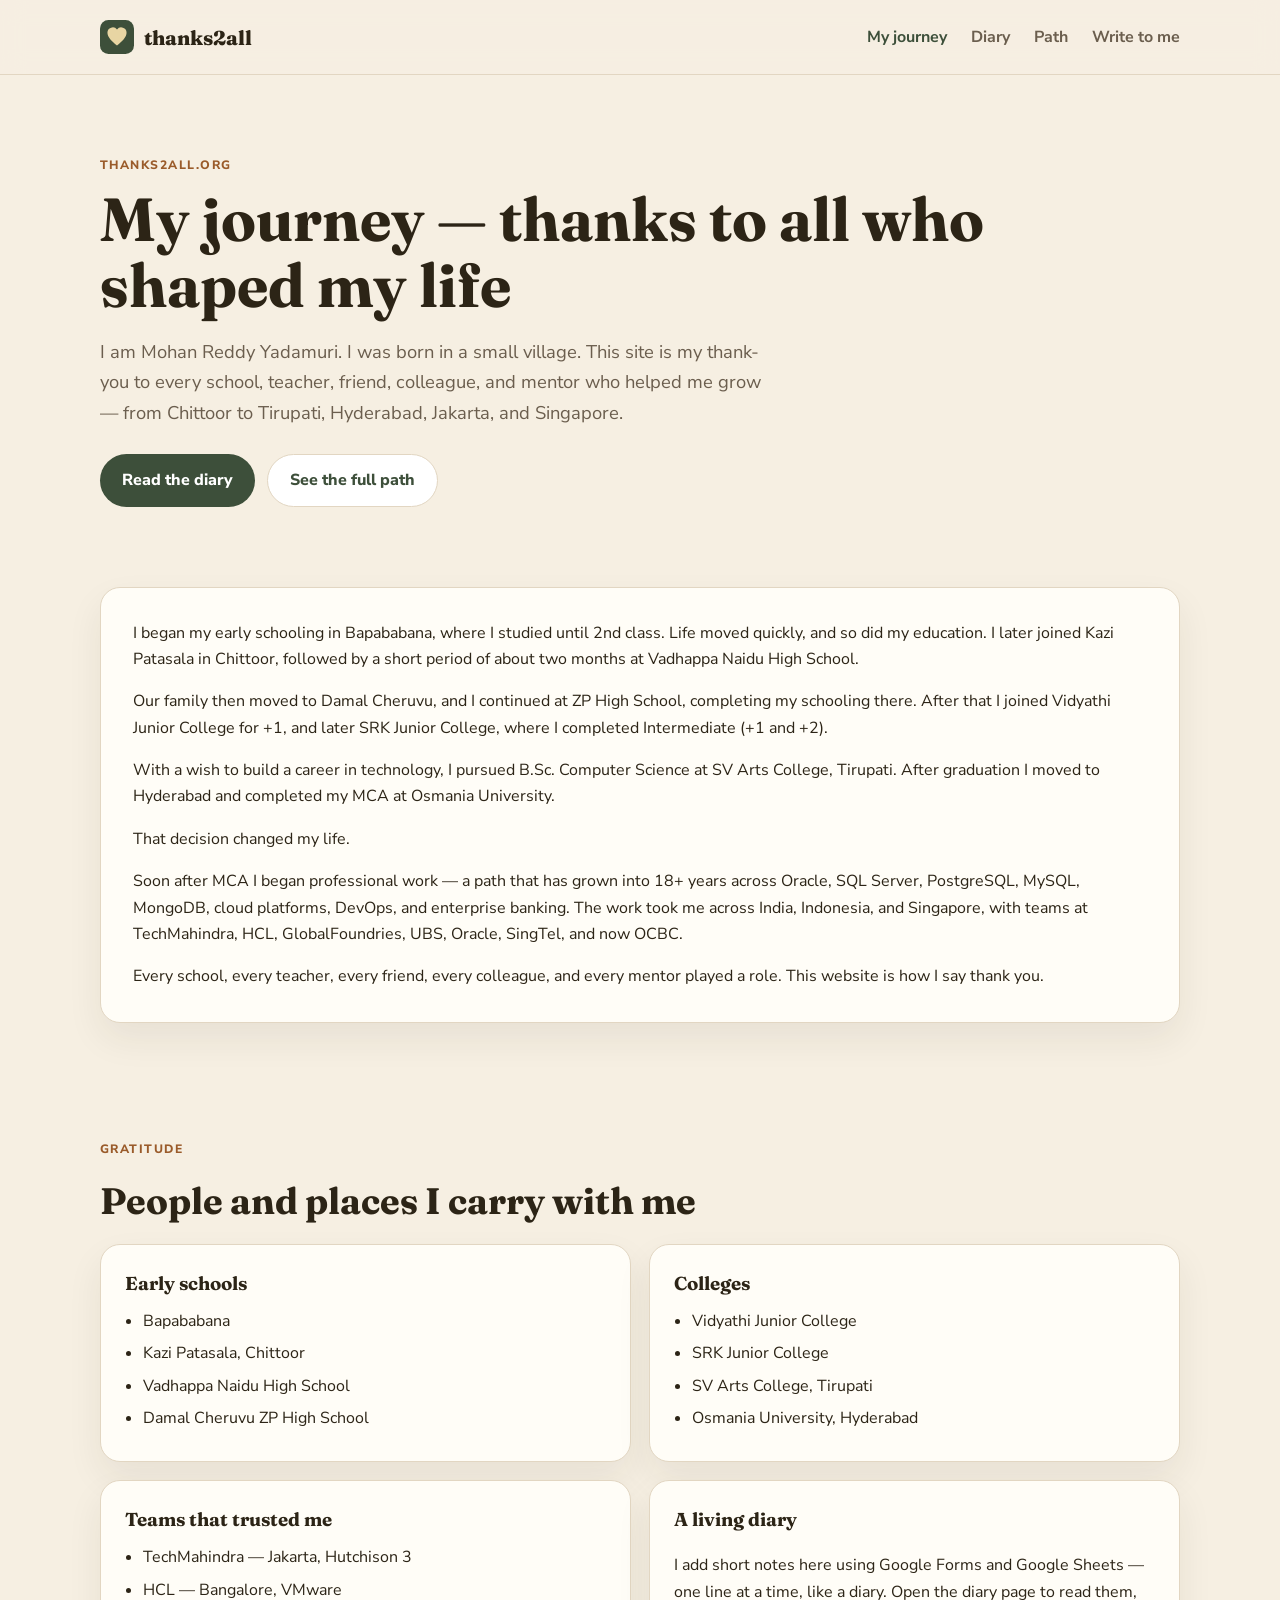
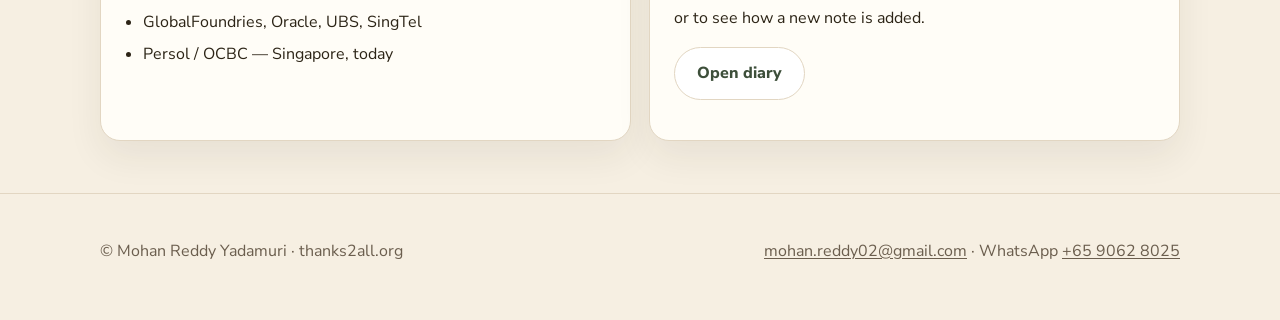
==== index.html @ 25b0831b "Publish thanks2all.org gratitude diary for GitHub Pages." ====
<!DOCTYPE html>
<html lang="en">
<head>
  <meta charset="UTF-8">
  <meta name="viewport" content="width=device-width, initial-scale=1.0">
  <title>Thanks to all who shaped my life — Mohan Reddy Yadamuri</title>
  <meta name="description" content="A gratitude diary by Mohan Reddy Yadamuri — schools in Chittoor, colleges in Tirupati and Hyderabad, and 18 years of work across India, Indonesia, and Singapore.">
  <link rel="icon" href="favicon.svg" type="image/svg+xml">
  <link rel="preconnect" href="https://fonts.googleapis.com">
  <link rel="preconnect" href="https://fonts.gstatic.com" crossorigin>
  <link href="https://fonts.googleapis.com/css2?family=Fraunces:opsz,wght@9..144,500;9..144,700&family=Nunito+Sans:wght@500;700;800&display=swap" rel="stylesheet">
  <link rel="stylesheet" href="css/styles.css">
</head>
<body>
  <header class="site-header">
    <div class="wrap header-inner">
      <a class="brand" href="index.html">
        <img class="logo-mark" src="favicon.svg" alt="">
        <span class="logo-word">thanks2all</span>
      </a>
      <button class="menu-btn" type="button" data-menu aria-label="Open menu">☰</button>
      <nav class="nav" data-nav>
        <a class="active" href="index.html">My journey</a>
        <a href="diary.html">Diary</a>
        <a href="path.html">Path</a>
        <a href="contact.html">Write to me</a>
      </nav>
    </div>
  </header>

  <main class="wrap">
    <section class="hero">
      <p class="eyebrow">thanks2all.org</p>
      <h1>My journey — thanks to all who shaped my life</h1>
      <p class="lead">I am Mohan Reddy Yadamuri. I was born in a small village. This site is my thank-you to every school, teacher, friend, colleague, and mentor who helped me grow — from Chittoor to Tirupati, Hyderabad, Jakarta, and Singapore.</p>
      <div class="hero-actions">
        <a class="btn btn-primary" href="diary.html">Read the diary</a>
        <a class="btn btn-ghost" href="path.html">See the full path</a>
      </div>
    </section>

    <section class="section">
      <div class="story">
        <p>I began my early schooling in Bapababana, where I studied until 2nd class. Life moved quickly, and so did my education. I later joined Kazi Patasala in Chittoor, followed by a short period of about two months at Vadhappa Naidu High School.</p>
        <p>Our family then moved to Damal Cheruvu, and I continued at ZP High School, completing my schooling there. After that I joined Vidyathi Junior College for +1, and later SRK Junior College, where I completed Intermediate (+1 and +2).</p>
        <p>With a wish to build a career in technology, I pursued B.Sc. Computer Science at SV Arts College, Tirupati. After graduation I moved to Hyderabad and completed my MCA at Osmania University.</p>
        <p>That decision changed my life.</p>
        <p>Soon after MCA I began professional work — a path that has grown into 18+ years across Oracle, SQL Server, PostgreSQL, MySQL, MongoDB, cloud platforms, DevOps, and enterprise banking. The work took me across India, Indonesia, and Singapore, with teams at TechMahindra, HCL, GlobalFoundries, UBS, Oracle, SingTel, and now OCBC.</p>
        <p>Every school, every teacher, every friend, every colleague, and every mentor played a role. This website is how I say thank you.</p>
      </div>
    </section>

    <section class="section">
      <p class="eyebrow">Gratitude</p>
      <h2>People and places I carry with me</h2>
      <div class="grid-2">
        <article class="card">
          <h3>Early schools</h3>
          <ul>
            <li>Bapababana</li>
            <li>Kazi Patasala, Chittoor</li>
            <li>Vadhappa Naidu High School</li>
            <li>Damal Cheruvu ZP High School</li>
          </ul>
        </article>
        <article class="card">
          <h3>Colleges</h3>
          <ul>
            <li>Vidyathi Junior College</li>
            <li>SRK Junior College</li>
            <li>SV Arts College, Tirupati</li>
            <li>Osmania University, Hyderabad</li>
          </ul>
        </article>
        <article class="card">
          <h3>Teams that trusted me</h3>
          <ul>
            <li>TechMahindra — Jakarta, Hutchison 3</li>
            <li>HCL — Bangalore, VMware</li>
            <li>GlobalFoundries, Oracle, UBS, SingTel</li>
            <li>Persol / OCBC — Singapore, today</li>
          </ul>
        </article>
        <article class="card">
          <h3>A living diary</h3>
          <p>I add short notes here using Google Forms and Google Sheets — one line at a time, like a diary. Open the diary page to read them, or to see how a new note is added.</p>
          <p><a class="btn btn-ghost" href="diary.html">Open diary</a></p>
        </article>
      </div>
    </section>
  </main>

  <footer class="site-footer">
    <div class="wrap footer-inner">
      <p>© Mohan Reddy Yadamuri · thanks2all.org</p>
      <p class="contact-line">
        <a href="mailto:mohan.reddy02@gmail.com">mohan.reddy02@gmail.com</a> ·
        WhatsApp <a href="https://wa.me/6590628025">+65 9062 8025</a>
      </p>
    </div>
  </footer>
  <script src="js/main.js"></script>
</body>
</html>
---- css/styles.css ----
:root {
  --ink: #2c2416;
  --sage: #3d4f3a;
  --leaf: #5c7a55;
  --clay: #9a5b2a;
  --paper: #f6efe2;
  --card: #fffdf7;
  --muted: #6b5e4e;
  --line: #e2d6c2;
  --shadow: 0 16px 36px rgba(44, 36, 22, 0.07);
  --radius: 20px;
}

* { box-sizing: border-box; }
html { scroll-behavior: smooth; }
body {
  margin: 0;
  font-family: "Nunito Sans", sans-serif;
  color: var(--ink);
  background: var(--paper);
  line-height: 1.65;
}

img { max-width: 100%; display: block; }
a { color: inherit; text-decoration: none; }
h1, h2, h3, .logo-word { font-family: "Fraunces", serif; }

.wrap { width: min(1080px, calc(100% - 40px)); margin: 0 auto; }

.site-header {
  position: sticky;
  top: 0;
  z-index: 20;
  background: rgba(246, 239, 226, 0.94);
  backdrop-filter: blur(12px);
  border-bottom: 1px solid var(--line);
}
.header-inner, .nav { display: flex; align-items: center; }
.header-inner { justify-content: space-between; min-height: 74px; gap: 16px; }
.brand { display: flex; align-items: center; gap: 10px; font-weight: 800; }
.logo-mark { width: 34px; height: 34px; }
.logo-word { font-size: 1.25rem; }
.nav { gap: 24px; }
.nav a { color: var(--muted); font-weight: 700; }
.nav a:hover, .nav a.active { color: var(--sage); }
.menu-btn {
  display: none;
  border: 0;
  background: transparent;
  font-size: 1.4rem;
  cursor: pointer;
}

.btn {
  display: inline-flex;
  align-items: center;
  justify-content: center;
  border-radius: 999px;
  padding: 12px 22px;
  font-weight: 800;
  border: 0;
  cursor: pointer;
}
.btn-primary { background: var(--sage); color: #fff; }
.btn-ghost { background: #fff; color: var(--sage); border: 1px solid var(--line); }
.btn:hover { transform: translateY(-1px); }

.hero { padding: 68px 0 28px; }
.eyebrow {
  color: var(--clay);
  font-weight: 800;
  letter-spacing: 0.12em;
  text-transform: uppercase;
  font-size: 0.76rem;
}
.hero h1, .page-head h1 {
  font-size: clamp(2.2rem, 5vw, 3.8rem);
  line-height: 1.08;
  margin: 10px 0 16px;
}
.lead { font-size: 1.15rem; color: var(--muted); max-width: 42rem; }
.hero-actions { display: flex; gap: 12px; margin-top: 26px; flex-wrap: wrap; }

.section { padding: 52px 0; }
.section h2 { font-size: clamp(1.6rem, 3vw, 2.3rem); margin: 0 0 12px; }
.section-intro { color: var(--muted); max-width: 44rem; margin-bottom: 24px; }

.story {
  background: var(--card);
  border: 1px solid var(--line);
  border-radius: var(--radius);
  box-shadow: var(--shadow);
  padding: 32px;
}
.story p { margin: 0 0 16px; }
.story p:last-child { margin-bottom: 0; }

.grid-2, .grid-3 { display: grid; gap: 18px; }
.grid-2 { grid-template-columns: 1fr 1fr; }
.grid-3 { grid-template-columns: repeat(3, 1fr); }

.card {
  background: var(--card);
  border: 1px solid var(--line);
  border-radius: var(--radius);
  box-shadow: var(--shadow);
  padding: 24px;
}
.card h3 { margin: 0 0 8px; }
.card ul { margin: 0; padding-left: 18px; }
.card li { margin: 6px 0; }

.timeline { display: grid; gap: 16px; }
.t-item {
  display: grid;
  grid-template-columns: 140px 1fr;
  gap: 18px;
  background: var(--card);
  border: 1px solid var(--line);
  border-radius: 16px;
  padding: 18px 20px;
}
.t-item strong { display: block; color: var(--clay); font-size: 0.88rem; }

.entry {
  background: var(--card);
  border: 1px solid var(--line);
  border-radius: var(--radius);
  box-shadow: var(--shadow);
  padding: 24px 26px;
  margin-bottom: 16px;
}
.entry time { color: var(--clay); font-weight: 800; font-size: 0.86rem; }
.entry h3 { margin: 6px 0 8px; }

.howto {
  background: #3d4f3a;
  color: #eef4ea;
  border-radius: 24px;
  padding: 28px;
}
.howto h2 { color: #fff; margin-top: 0; }
.howto a { color: #fff; text-decoration: underline; text-underline-offset: 3px; }
.howto ol { margin: 0; padding-left: 20px; }
.howto li { margin: 8px 0; }

form { display: grid; gap: 14px; }
label { font-weight: 800; font-size: 0.92rem; }
input, textarea {
  width: 100%;
  border: 1px solid var(--line);
  background: #fff;
  border-radius: 14px;
  padding: 12px 14px;
  font: inherit;
}
.form-note { color: var(--muted); min-height: 1.4em; }
.form-note.ok { color: var(--leaf); }
.honey { position: absolute; left: -9999px; height: 0; width: 0; overflow: hidden; }

.page-head { padding: 52px 0 8px; }

.site-footer {
  border-top: 1px solid var(--line);
  padding: 28px 0 40px;
  color: var(--muted);
}
.footer-inner { display: flex; justify-content: space-between; gap: 16px; flex-wrap: wrap; }
.contact-line a { text-decoration: underline; text-underline-offset: 2px; }

@media (max-width: 860px) {
  .menu-btn { display: block; }
  .nav {
    display: none;
    position: absolute;
    inset: 74px 20px auto;
    background: #fff;
    border: 1px solid var(--line);
    border-radius: 16px;
    padding: 16px;
    flex-direction: column;
    align-items: flex-start;
  }
  .nav.open { display: flex; }
  .grid-2, .grid-3, .t-item { grid-template-columns: 1fr; }
}
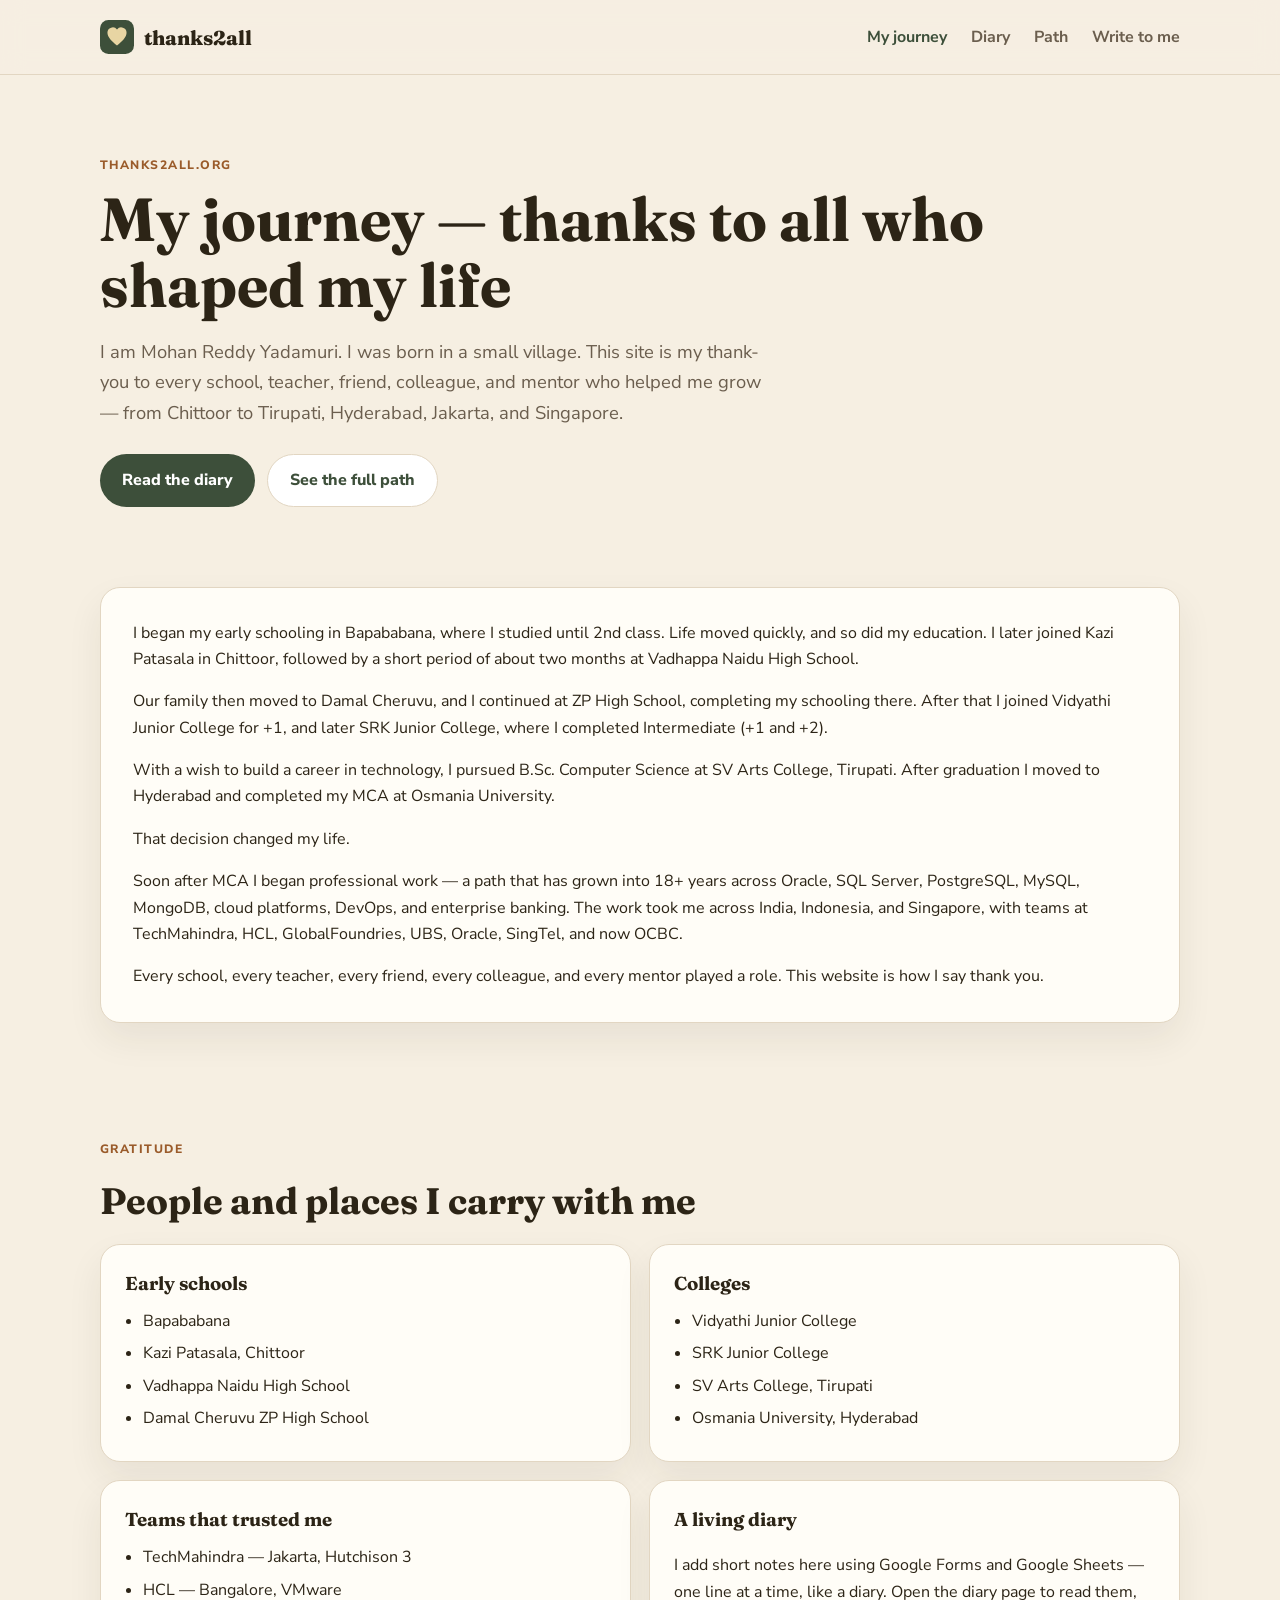
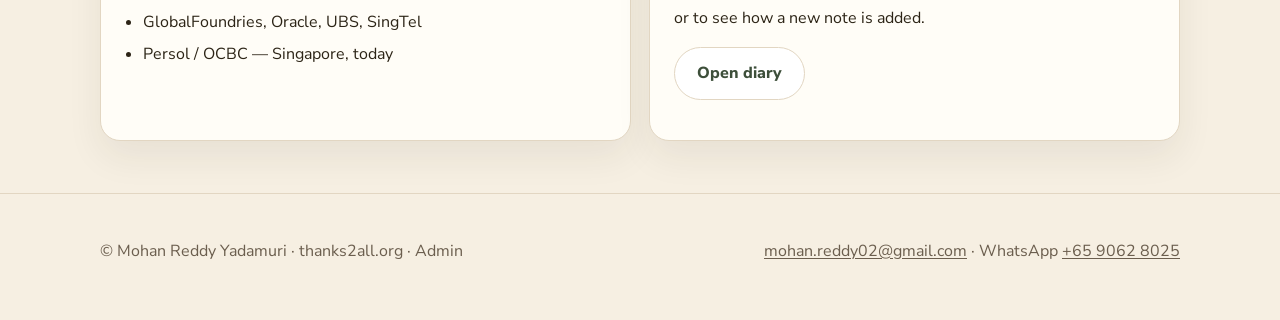
==== commit 471a29a5: "Add live content files and admin panel support." ====
--- a/index.html
+++ b/index.html
@@ -31,8 +31,8 @@
   <main class="wrap">
     <section class="hero">
       <p class="eyebrow">thanks2all.org</p>
-      <h1>My journey — thanks to all who shaped my life</h1>
-      <p class="lead">I am Mohan Reddy Yadamuri. I was born in a small village. This site is my thank-you to every school, teacher, friend, colleague, and mentor who helped me grow — from Chittoor to Tirupati, Hyderabad, Jakarta, and Singapore.</p>
+        <h1 data-content="hero_title">My journey — thanks to all who shaped my life</h1>
+        <p class="lead" data-content="hero_lead">I am Mohan Reddy Yadamuri. I was born in a small village. This site is my thank-you to every school, teacher, friend, colleague, and mentor who helped me grow — from Chittoor to Tirupati, Hyderabad, Jakarta, and Singapore.</p>
       <div class="hero-actions">
         <a class="btn btn-primary" href="diary.html">Read the diary</a>
         <a class="btn btn-ghost" href="path.html">See the full path</a>
@@ -40,7 +40,7 @@
     </section>
 
     <section class="section">
-      <div class="story">
+      <div class="story" data-content-html="story">
         <p>I began my early schooling in Bapababana, where I studied until 2nd class. Life moved quickly, and so did my education. I later joined Kazi Patasala in Chittoor, followed by a short period of about two months at Vadhappa Naidu High School.</p>
         <p>Our family then moved to Damal Cheruvu, and I continued at ZP High School, completing my schooling there. After that I joined Vidyathi Junior College for +1, and later SRK Junior College, where I completed Intermediate (+1 and +2).</p>
         <p>With a wish to build a career in technology, I pursued B.Sc. Computer Science at SV Arts College, Tirupati. After graduation I moved to Hyderabad and completed my MCA at Osmania University.</p>
@@ -92,7 +92,7 @@
 
   <footer class="site-footer">
     <div class="wrap footer-inner">
-      <p>© Mohan Reddy Yadamuri · thanks2all.org</p>
+      <p>© Mohan Reddy Yadamuri · thanks2all.org · <a href="admin/">Admin</a></p>
       <p class="contact-line">
         <a href="mailto:mohan.reddy02@gmail.com">mohan.reddy02@gmail.com</a> ·
         WhatsApp <a href="https://wa.me/6590628025">+65 9062 8025</a>
@@ -100,5 +100,6 @@
     </div>
   </footer>
   <script src="js/main.js"></script>
+  <script src="js/apply-content.js"></script>
 </body>
 </html>
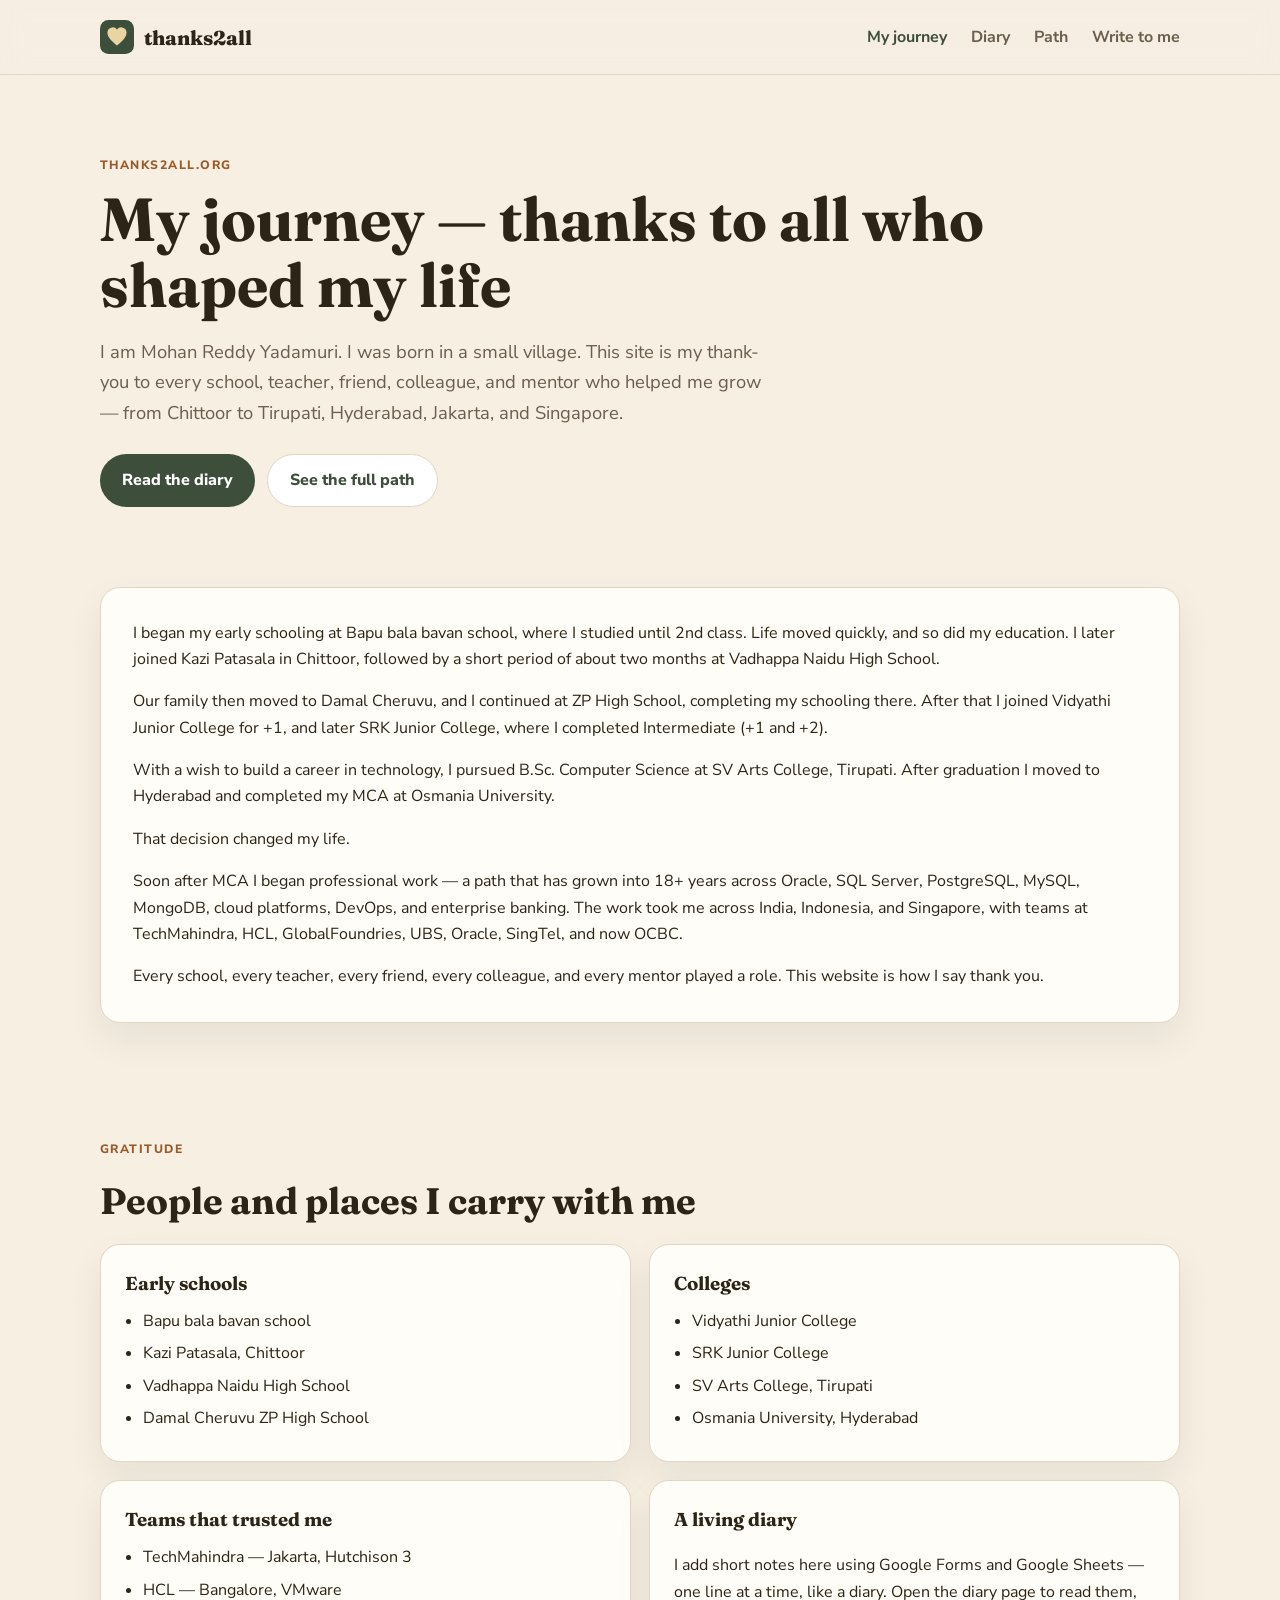
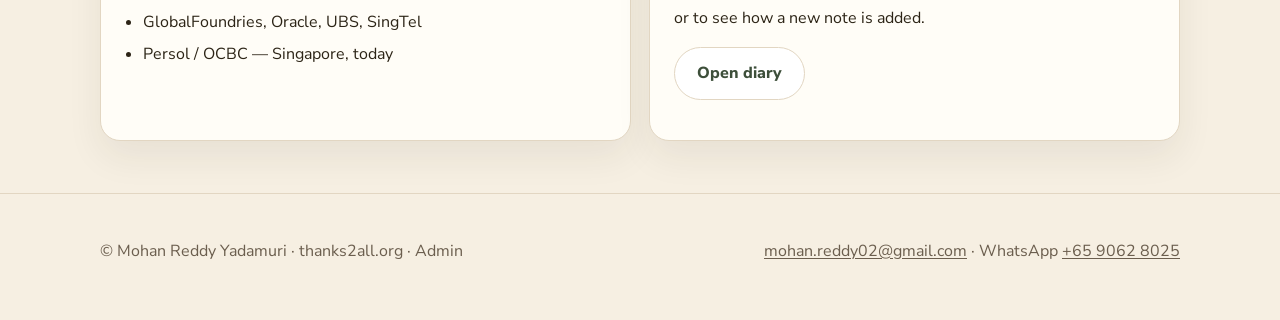
==== commit c54a83f8: "Publish thanks2all.org from oraganic-websites." ====
--- a/index.html
+++ b/index.html
@@ -41,7 +41,7 @@
 
     <section class="section">
       <div class="story" data-content-html="story">
-        <p>I began my early schooling in Bapababana, where I studied until 2nd class. Life moved quickly, and so did my education. I later joined Kazi Patasala in Chittoor, followed by a short period of about two months at Vadhappa Naidu High School.</p>
+        <p>I began my early schooling at Bapu bala bavan school, where I studied until 2nd class. Life moved quickly, and so did my education. I later joined Kazi Patasala in Chittoor, followed by a short period of about two months at Vadhappa Naidu High School.</p>
         <p>Our family then moved to Damal Cheruvu, and I continued at ZP High School, completing my schooling there. After that I joined Vidyathi Junior College for +1, and later SRK Junior College, where I completed Intermediate (+1 and +2).</p>
         <p>With a wish to build a career in technology, I pursued B.Sc. Computer Science at SV Arts College, Tirupati. After graduation I moved to Hyderabad and completed my MCA at Osmania University.</p>
         <p>That decision changed my life.</p>
@@ -57,7 +57,7 @@
         <article class="card">
           <h3>Early schools</h3>
           <ul>
-            <li>Bapababana</li>
+            <li>Bapu bala bavan school</li>
             <li>Kazi Patasala, Chittoor</li>
             <li>Vadhappa Naidu High School</li>
             <li>Damal Cheruvu ZP High School</li>
@@ -92,7 +92,7 @@
 
   <footer class="site-footer">
     <div class="wrap footer-inner">
-      <p>© Mohan Reddy Yadamuri · thanks2all.org · <a href="admin/">Admin</a></p>
+      <p>© Mohan Reddy Yadamuri · thanks2all.org · <a href="https://mohanreddy2.github.io/oraganic-admin/">Admin</a></p>
       <p class="contact-line">
         <a href="mailto:mohan.reddy02@gmail.com">mohan.reddy02@gmail.com</a> ·
         WhatsApp <a href="https://wa.me/6590628025">+65 9062 8025</a>
